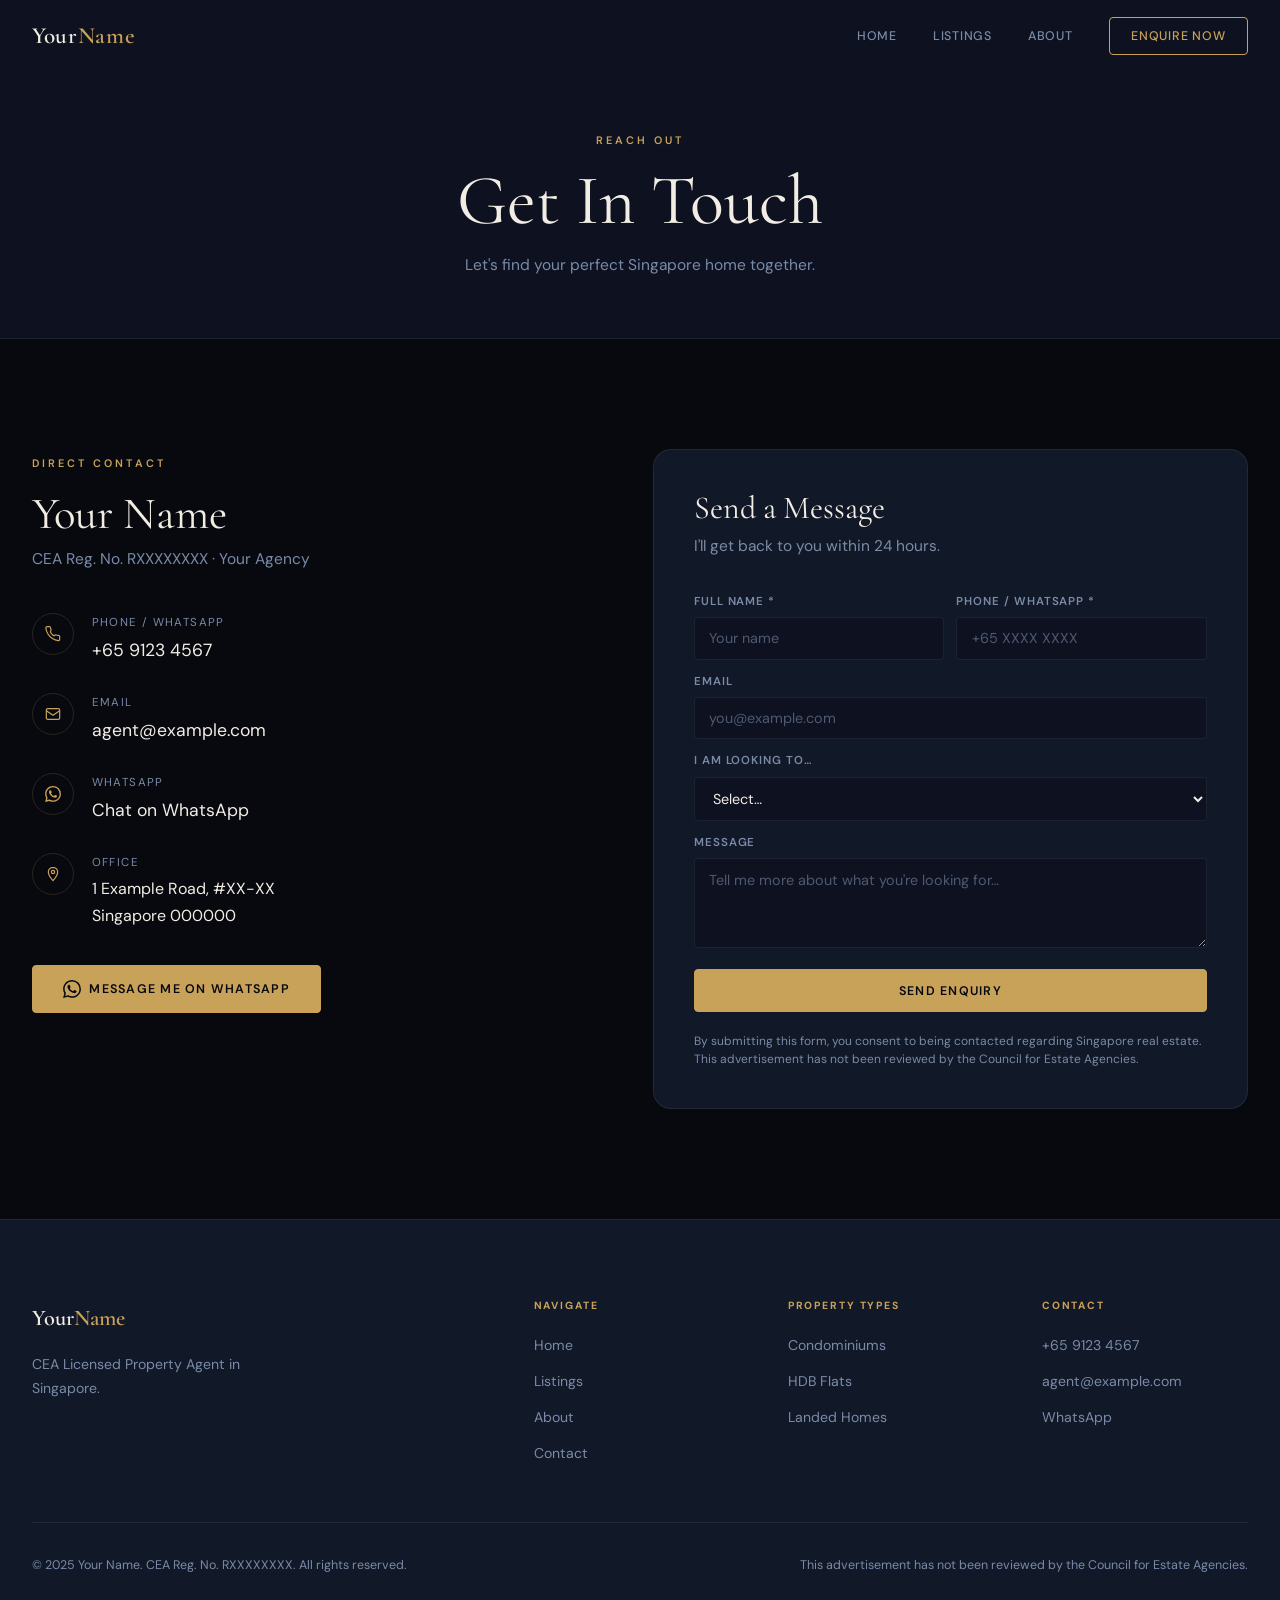
==== contact.html @ 2ea71eb6 "Initial commit Co-Authored-By: Claude Sonnet 4.6 <noreply@anthropic.com>" ====
<!DOCTYPE html>
<html lang="en">
<head>
  <meta charset="UTF-8">
  <meta name="viewport" content="width=device-width, initial-scale=1.0">
  <title>Contact — Your Name Property Agent</title>
  <meta name="description" content="Get in touch with Your Name — Singapore property agent. Schedule a viewing, consultation, or just ask a question.">
  <link rel="preconnect" href="https://fonts.googleapis.com">
  <link rel="preconnect" href="https://fonts.gstatic.com" crossorigin>
  <link href="https://fonts.googleapis.com/css2?family=Cormorant+Garamond:ital,wght@0,300;0,400;0,500;0,600;0,700;1,300;1,400&family=DM+Sans:opsz,wght@9..40,300;9..40,400;9..40,500;9..40,600&display=swap" rel="stylesheet">
  <link rel="stylesheet" href="assets/css/main.css">
</head>
<body data-page="contact">

  <!-- ═══════════════ NAV ═══════════════ -->
  <nav class="nav scrolled" id="mainNav">
    <div class="nav-inner">
      <a href="index.html" class="nav-logo">Your<em>Name</em></a>
      <div class="nav-links">
        <a href="index.html">Home</a>
        <a href="listings.html">Listings</a>
        <a href="index.html#about">About</a>
        <a href="contact.html" class="nav-cta">Enquire Now</a>
      </div>
      <div class="nav-hamburger" id="hamburger"><span></span><span></span><span></span></div>
    </div>
  </nav>
  <div class="nav-mobile" id="mobileNav">
    <a href="index.html">Home</a>
    <a href="listings.html">Listings</a>
    <a href="index.html#about">About</a>
    <a href="contact.html">Enquire Now</a>
  </div>

  <!-- ═══════════════ PAGE HEADER ═══════════════ -->
  <div class="page-header">
    <div class="container">
      <span class="eyebrow">Reach Out</span>
      <h1>Get In Touch</h1>
      <p style="max-width:420px;margin:0.5rem auto 0">Let's find your perfect Singapore home together.</p>
    </div>
  </div>

  <!-- ═══════════════ CONTACT SECTION ═══════════════ -->
  <section class="section">
    <div class="container">
      <div class="contact-grid">

        <!-- Contact Info -->
        <div class="reveal">
          <span class="eyebrow">Direct Contact</span>
          <h2 style="margin-bottom:0.5rem">Your Name</h2>
          <p style="margin-bottom:2.5rem">CEA Reg. No. RXXXXXXXX · Your Agency</p>

          <div class="contact-detail-row">
            <div class="contact-icon">
              <svg width="16" height="16" viewBox="0 0 24 24" fill="none" stroke="currentColor" stroke-width="1.8"><path d="M22 16.92v3a2 2 0 0 1-2.18 2 19.79 19.79 0 0 1-8.63-3.07A19.5 19.5 0 0 1 4.41 12a19.79 19.79 0 0 1-3.07-8.67A2 2 0 0 1 3.32 1h3a2 2 0 0 1 2 1.72c.127.96.361 1.903.7 2.81a2 2 0 0 1-.45 2.11L7.91 8.91a16 16 0 0 0 5.89 5.89l.77-.77a2 2 0 0 1 2.11-.45c.907.339 1.85.573 2.81.7A2 2 0 0 1 22 16.92z"/></svg>
            </div>
            <div>
              <p style="font-size:0.72rem;letter-spacing:0.12em;text-transform:uppercase;margin-bottom:0.25rem">Phone / WhatsApp</p>
              <a href="tel:+6591234567" data-agent-phone style="font-size:1.1rem;color:var(--text)">+65 9123 4567</a>
            </div>
          </div>

          <div class="contact-detail-row">
            <div class="contact-icon">
              <svg width="16" height="16" viewBox="0 0 24 24" fill="none" stroke="currentColor" stroke-width="1.8"><rect x="2" y="4" width="20" height="16" rx="2"/><path d="m2 7 10 7 10-7"/></svg>
            </div>
            <div>
              <p style="font-size:0.72rem;letter-spacing:0.12em;text-transform:uppercase;margin-bottom:0.25rem">Email</p>
              <a href="mailto:agent@example.com" data-agent-email style="font-size:1.1rem;color:var(--text)">agent@example.com</a>
            </div>
          </div>

          <div class="contact-detail-row">
            <div class="contact-icon">
              <svg width="16" height="16" viewBox="0 0 24 24" fill="currentColor"><path d="M17.472 14.382c-.297-.149-1.758-.867-2.03-.967-.273-.099-.471-.148-.67.15-.197.297-.767.966-.94 1.164-.173.199-.347.223-.644.075-.297-.15-1.255-.463-2.39-1.475-.883-.788-1.48-1.761-1.653-2.059-.173-.297-.018-.458.13-.606.134-.133.298-.347.446-.52.149-.174.198-.298.298-.497.099-.198.05-.371-.025-.52-.075-.149-.669-1.612-.916-2.207-.242-.579-.487-.5-.669-.51-.173-.008-.371-.01-.57-.01-.198 0-.52.074-.792.372-.272.297-1.04 1.016-1.04 2.479 0 1.462 1.065 2.875 1.213 3.074.149.198 2.096 3.2 5.077 4.487.709.306 1.262.489 1.694.625.712.227 1.36.195 1.871.118.571-.085 1.758-.719 2.006-1.413.248-.694.248-1.289.173-1.413-.074-.124-.272-.198-.57-.347m-5.421 7.403h-.004a9.87 9.87 0 0 1-5.031-1.378l-.361-.214-3.741.982.998-3.648-.235-.374a9.86 9.86 0 0 1-1.51-5.26c.001-5.45 4.436-9.884 9.888-9.884 2.64 0 5.122 1.03 6.988 2.898a9.825 9.825 0 0 1 2.893 6.994c-.003 5.45-4.437 9.884-9.885 9.884m8.413-18.297A11.815 11.815 0 0 0 12.05 0C5.495 0 .16 5.335.157 11.892c0 2.096.547 4.142 1.588 5.945L.057 24l6.305-1.654a11.882 11.882 0 0 0 5.683 1.448h.005c6.554 0 11.89-5.335 11.893-11.893a11.821 11.821 0 0 0-3.48-8.413z"/></svg>
            </div>
            <div>
              <p style="font-size:0.72rem;letter-spacing:0.12em;text-transform:uppercase;margin-bottom:0.25rem">WhatsApp</p>
              <a href="https://wa.me/6591234567" target="_blank" data-agent-wa style="font-size:1.1rem;color:var(--text)">Chat on WhatsApp</a>
            </div>
          </div>

          <div class="contact-detail-row">
            <div class="contact-icon">
              <svg width="16" height="16" viewBox="0 0 24 24" fill="none" stroke="currentColor" stroke-width="1.8"><path d="M12 2C8.13 2 5 5.13 5 9c0 5.25 7 13 7 13s7-7.75 7-13c0-3.87-3.13-7-7-7z"/><circle cx="12" cy="9" r="2.5"/></svg>
            </div>
            <div>
              <p style="font-size:0.72rem;letter-spacing:0.12em;text-transform:uppercase;margin-bottom:0.25rem">Office</p>
              <p style="color:var(--text);font-size:1rem">1 Example Road, #XX-XX<br>Singapore 000000</p>
            </div>
          </div>

          <!-- Quick WhatsApp CTA -->
          <a href="https://wa.me/6591234567?text=Hi%2C%20I%27d%20like%20to%20enquire%20about%20a%20property."
             target="_blank" data-agent-wa
             class="btn btn-primary" style="margin-top:0.5rem">
            <svg width="18" height="18" viewBox="0 0 24 24" fill="currentColor"><path d="M17.472 14.382c-.297-.149-1.758-.867-2.03-.967-.273-.099-.471-.148-.67.15-.197.297-.767.966-.94 1.164-.173.199-.347.223-.644.075-.297-.15-1.255-.463-2.39-1.475-.883-.788-1.48-1.761-1.653-2.059-.173-.297-.018-.458.13-.606.134-.133.298-.347.446-.52.149-.174.198-.298.298-.497.099-.198.05-.371-.025-.52-.075-.149-.669-1.612-.916-2.207-.242-.579-.487-.5-.669-.51-.173-.008-.371-.01-.57-.01-.198 0-.52.074-.792.372-.272.297-1.04 1.016-1.04 2.479 0 1.462 1.065 2.875 1.213 3.074.149.198 2.096 3.2 5.077 4.487.709.306 1.262.489 1.694.625.712.227 1.36.195 1.871.118.571-.085 1.758-.719 2.006-1.413.248-.694.248-1.289.173-1.413-.074-.124-.272-.198-.57-.347m-5.421 7.403h-.004a9.87 9.87 0 0 1-5.031-1.378l-.361-.214-3.741.982.998-3.648-.235-.374a9.86 9.86 0 0 1-1.51-5.26c.001-5.45 4.436-9.884 9.888-9.884 2.64 0 5.122 1.03 6.988 2.898a9.825 9.825 0 0 1 2.893 6.994c-.003 5.45-4.437 9.884-9.885 9.884m8.413-18.297A11.815 11.815 0 0 0 12.05 0C5.495 0 .16 5.335.157 11.892c0 2.096.547 4.142 1.588 5.945L.057 24l6.305-1.654a11.882 11.882 0 0 0 5.683 1.448h.005c6.554 0 11.89-5.335 11.893-11.893a11.821 11.821 0 0 0-3.48-8.413z"/></svg>
            Message Me on WhatsApp
          </a>
        </div>

        <!-- Contact Form -->
        <div class="contact-form-wrap reveal reveal-delay-2">
          <h3 style="margin-bottom:0.5rem">Send a Message</h3>
          <p style="margin-bottom:2rem">I'll get back to you within 24 hours.</p>

          <form id="contactForm">
            <div class="form-row">
              <div class="form-group">
                <label class="form-label">Full Name *</label>
                <input type="text" name="name" class="form-input" placeholder="Your name" required>
              </div>
              <div class="form-group">
                <label class="form-label">Phone / WhatsApp *</label>
                <input type="tel" name="phone" class="form-input" placeholder="+65 XXXX XXXX" required>
              </div>
            </div>
            <div class="form-group">
              <label class="form-label">Email</label>
              <input type="email" name="email" class="form-input" placeholder="you@example.com">
            </div>
            <div class="form-group">
              <label class="form-label">I am looking to…</label>
              <select name="intent" class="form-input">
                <option value="">Select…</option>
                <option>Buy a property</option>
                <option>Sell my property</option>
                <option>Rent a property</option>
                <option>List my property for rent</option>
                <option>General enquiry</option>
              </select>
            </div>
            <div class="form-group">
              <label class="form-label">Message</label>
              <textarea name="message" class="form-input" placeholder="Tell me more about what you're looking for…"></textarea>
            </div>
            <button type="submit" class="btn btn-primary" style="width:100%;justify-content:center">
              Send Enquiry
            </button>
          </form>

          <p style="font-size:0.75rem;color:var(--text-muted);margin-top:1.25rem;line-height:1.5">
            By submitting this form, you consent to being contacted regarding Singapore real estate. 
            This advertisement has not been reviewed by the Council for Estate Agencies.
          </p>
        </div>

      </div>
    </div>
  </section>

  <!-- ═══════════════ FOOTER ═══════════════ -->
  <footer class="footer">
    <div class="container">
      <div class="footer-grid">
        <div class="footer-brand">
          <div class="footer-logo">Your<em>Name</em></div>
          <p>CEA Licensed Property Agent in Singapore.</p>
        </div>
        <div class="footer-col">
          <h5>Navigate</h5>
          <ul class="footer-links">
            <li><a href="index.html">Home</a></li>
            <li><a href="listings.html">Listings</a></li>
            <li><a href="index.html#about">About</a></li>
            <li><a href="contact.html">Contact</a></li>
          </ul>
        </div>
        <div class="footer-col">
          <h5>Property Types</h5>
          <ul class="footer-links">
            <li><a href="listings.html?type=condo">Condominiums</a></li>
            <li><a href="listings.html?type=hdb">HDB Flats</a></li>
            <li><a href="listings.html?type=landed">Landed Homes</a></li>
          </ul>
        </div>
        <div class="footer-col">
          <h5>Contact</h5>
          <ul class="footer-links">
            <li><a href="tel:+6591234567">+65 9123 4567</a></li>
            <li><a href="mailto:agent@example.com">agent@example.com</a></li>
            <li><a href="https://wa.me/6591234567" target="_blank">WhatsApp</a></li>
          </ul>
        </div>
      </div>
      <div class="footer-bottom">
        <p>© 2025 Your Name. CEA Reg. No. RXXXXXXXX. All rights reserved.</p>
        <p>This advertisement has not been reviewed by the Council for Estate Agencies.</p>
      </div>
    </div>
  </footer>

  <script src="assets/js/app.js"></script>
</body>
</html>
---- assets/css/main.css ----
@import url('https://fonts.googleapis.com/css2?family=Cormorant+Garamond:ital,wght@0,300;0,400;0,500;0,600;0,700;1,300;1,400;1,600&family=DM+Sans:ital,opsz,wght@0,9..40,300;0,9..40,400;0,9..40,500;0,9..40,600;1,9..40,300&display=swap');

/* =========================================
   CSS CUSTOM PROPERTIES
   ========================================= */
:root {
  --bg:          #07090f;
  --bg-2:        #0d1120;
  --bg-card:     #111827;
  --bg-card-2:   #161f30;
  --gold:        #c9a259;
  --gold-light:  #e2c07e;
  --gold-dark:   #9e7c3a;
  --gold-glow:   rgba(201,162,89,0.15);
  --text:        #f2ede4;
  --text-muted:  #7a8ba8;
  --border:      rgba(201,162,89,0.18);
  --border-dim:  rgba(255,255,255,0.07);
  --nav-h:       72px;
  --max-w:       1300px;
  --ease:        cubic-bezier(0.4,0,0.2,1);
  --r-sm:        4px;
  --r-md:        10px;
  --r-lg:        18px;
}

/* =========================================
   RESET & BASE
   ========================================= */
*, *::before, *::after { box-sizing: border-box; margin: 0; padding: 0; }
html { scroll-behavior: smooth; font-size: 16px; }
body {
  background: var(--bg);
  color: var(--text);
  font-family: 'DM Sans', system-ui, sans-serif;
  line-height: 1.65;
  -webkit-font-smoothing: antialiased;
  overflow-x: hidden;
}
img { max-width: 100%; display: block; }
a { color: inherit; text-decoration: none; }
button { cursor: pointer; border: none; background: none; font-family: inherit; color: inherit; }
input, textarea, select { font-family: inherit; }

/* =========================================
   UTILITY
   ========================================= */
.container { max-width: var(--max-w); margin: 0 auto; padding: 0 2rem; }
.section    { padding: 110px 0; }
.section-sm { padding: 64px 0; }

.eyebrow {
  display: inline-block;
  font-size: 0.68rem;
  font-weight: 600;
  letter-spacing: 0.28em;
  text-transform: uppercase;
  color: var(--gold);
  margin-bottom: 1rem;
}
.divider-line {
  width: 48px; height: 1px;
  background: linear-gradient(90deg, var(--gold), transparent);
  margin: 1.25rem 0;
}
.divider-line.centered { margin: 1.25rem auto; }

h1,h2,h3,h4,h5 { font-family: 'Cormorant Garamond', Georgia, serif; line-height: 1.12; }
h1 { font-size: clamp(2.6rem, 5.5vw, 5rem); font-weight: 400; }
h2 { font-size: clamp(2rem, 3.5vw, 3.2rem); font-weight: 400; }
h3 { font-size: clamp(1.5rem, 2.5vw, 2rem); font-weight: 400; }
h4 { font-size: 1.25rem; font-weight: 500; }
p  { font-size: 0.97rem; color: var(--text-muted); }

.text-gold   { color: var(--gold); }
.text-muted  { color: var(--text-muted); }
.text-center { text-align: center; }

/* =========================================
   BUTTONS
   ========================================= */
.btn {
  display: inline-flex; align-items: center; gap: 0.5rem;
  padding: 0.8rem 1.9rem;
  font-family: 'DM Sans', sans-serif;
  font-size: 0.78rem;
  font-weight: 600;
  letter-spacing: 0.1em;
  text-transform: uppercase;
  border-radius: var(--r-sm);
  transition: all 0.3s var(--ease);
  cursor: pointer;
  white-space: nowrap;
}
.btn-primary {
  background: var(--gold);
  color: var(--bg);
  border: 1px solid var(--gold);
}
.btn-primary:hover {
  background: var(--gold-light);
  border-color: var(--gold-light);
  box-shadow: 0 0 24px rgba(201,162,89,0.3);
  transform: translateY(-1px);
}
.btn-outline {
  background: transparent;
  color: var(--text);
  border: 1px solid var(--border-dim);
}
.btn-outline:hover {
  border-color: rgba(255,255,255,0.4);
  transform: translateY(-1px);
}
.btn-ghost {
  background: transparent;
  color: var(--gold);
  border: 1px solid var(--border);
  padding: 0.6rem 1.4rem;
  font-size: 0.72rem;
}
.btn-ghost:hover {
  background: var(--gold-glow);
}

/* =========================================
   NAVIGATION
   ========================================= */
.nav {
  position: fixed; top: 0; left: 0; right: 0;
  height: var(--nav-h);
  z-index: 200;
  transition: all 0.4s var(--ease);
  display: flex; align-items: center;
}
.nav.scrolled {
  background: rgba(7,9,15,0.88);
  backdrop-filter: blur(24px);
  -webkit-backdrop-filter: blur(24px);
  border-bottom: 1px solid var(--border);
}
.nav-inner {
  max-width: var(--max-w); margin: 0 auto; padding: 0 2rem;
  width: 100%;
  display: flex; align-items: center; justify-content: space-between;
  gap: 2rem;
}
.nav-logo {
  font-family: 'Cormorant Garamond', serif;
  font-size: 1.45rem;
  font-weight: 600;
  letter-spacing: 0.03em;
  white-space: nowrap;
  flex-shrink: 0;
}
.nav-logo em { color: var(--gold); font-style: normal; }
.nav-links { display: flex; align-items: center; gap: 2.25rem; }
.nav-links a {
  font-size: 0.78rem;
  font-weight: 500;
  letter-spacing: 0.06em;
  text-transform: uppercase;
  color: var(--text-muted);
  transition: color 0.25s;
  position: relative;
}
.nav-links a::after {
  content: '';
  position: absolute; bottom: -3px; left: 0; right: 0;
  height: 1px;
  background: var(--gold);
  transform: scaleX(0);
  transition: transform 0.25s;
}
.nav-links a:hover, .nav-links a.active { color: var(--text); }
.nav-links a:hover::after, .nav-links a.active::after { transform: scaleX(1); }
.nav-cta {
  padding: 0.5rem 1.35rem;
  border: 1px solid var(--gold) !important;
  color: var(--gold) !important;
  border-radius: var(--r-sm);
}
.nav-cta:hover {
  background: var(--gold) !important;
  color: var(--bg) !important;
}
.nav-cta::after { display: none !important; }
.nav-hamburger { display: none; flex-direction: column; gap: 5px; }
.nav-hamburger span { width: 22px; height: 1.5px; background: var(--text); display: block; transition: all 0.3s; }
.nav-mobile {
  display: none;
  position: fixed; top: var(--nav-h); left: 0; right: 0;
  background: rgba(7,9,15,0.97);
  backdrop-filter: blur(24px);
  border-bottom: 1px solid var(--border);
  padding: 2rem;
  z-index: 199;
  flex-direction: column;
  gap: 1.25rem;
}
.nav-mobile.open { display: flex; }
.nav-mobile a { font-size: 1rem; color: var(--text-muted); }

/* =========================================
   HERO
   ========================================= */
.hero {
  position: relative;
  min-height: 100vh;
  display: flex;
  align-items: flex-end;
  overflow: hidden;
}
.hero-skyline {
  position: absolute; inset: 0;
  z-index: 0;
}
.hero-skyline img, .hero-skyline svg {
  width: 100%; height: 100%;
  object-fit: cover;
  object-position: center bottom;
}
.hero-overlay {
  position: absolute; inset: 0; z-index: 1;
  background:
    linear-gradient(to top, var(--bg) 0%, rgba(7,9,15,0.75) 35%, rgba(7,9,15,0.2) 65%, rgba(7,9,15,0.5) 100%);
}
.hero-agent {
  position: absolute;
  right: 5%; bottom: 0;
  height: 88%;
  z-index: 2;
  mask-image:
    linear-gradient(to left, black 55%, transparent 95%),
    linear-gradient(to top, black 85%, transparent 100%);
  -webkit-mask-image:
    linear-gradient(to left, black 55%, transparent 95%),
    linear-gradient(to top, black 85%, transparent 100%);
  mask-composite: intersect;
  -webkit-mask-composite: source-in;
  pointer-events: none;
}
.hero-agent img { height: 100%; width: auto; object-fit: cover; }
.hero-content {
  position: relative; z-index: 3;
  padding: 0 2rem 90px;
  max-width: var(--max-w); margin: 0 auto; width: 100%;
}
.hero-content h1 {
  max-width: 640px;
  margin-bottom: 1.5rem;
  font-weight: 300;
}
.hero-content h1 strong { font-weight: 600; }
.hero-content > p { max-width: 420px; font-size: 1.05rem; margin-bottom: 2.5rem; line-height: 1.7; }
.hero-actions { display: flex; gap: 1rem; flex-wrap: wrap; }

/* =========================================
   STATS BAR
   ========================================= */
.stats-bar {
  background: var(--bg-card);
  border-top: 1px solid var(--border);
  border-bottom: 1px solid var(--border);
}
.stats-inner {
  display: grid;
  grid-template-columns: repeat(4, 1fr);
  max-width: var(--max-w); margin: 0 auto; padding: 0 2rem;
}
.stat-item {
  padding: 2rem 1rem;
  text-align: center;
  border-right: 1px solid var(--border);
}
.stat-item:last-child { border-right: none; }
.stat-number {
  font-family: 'Cormorant Garamond', serif;
  font-size: 2.6rem;
  font-weight: 500;
  color: var(--gold);
  line-height: 1;
  display: block;
}
.stat-label {
  display: block;
  font-size: 0.68rem;
  letter-spacing: 0.15em;
  text-transform: uppercase;
  color: var(--text-muted);
  margin-top: 0.5rem;
}

/* =========================================
   SECTION HEADERS
   ========================================= */
.section-head { margin-bottom: 3.5rem; }
.section-head h2 { margin-bottom: 0.5rem; }
.section-head > p { max-width: 520px; margin-top: 0.75rem; }
.section-head.centered { text-align: center; }
.section-head.centered > p { margin: 0.75rem auto 0; }

/* =========================================
   LISTING CARDS
   ========================================= */
.listings-grid {
  display: grid;
  grid-template-columns: repeat(auto-fill, minmax(355px, 1fr));
  gap: 1.75rem;
}
.listing-card {
  display: block;
  background: var(--bg-card);
  border: 1px solid var(--border-dim);
  border-radius: var(--r-md);
  overflow: hidden;
  transition: all 0.35s var(--ease);
  position: relative;
}
.listing-card:hover {
  border-color: var(--border);
  transform: translateY(-5px);
  box-shadow: 0 12px 50px rgba(0,0,0,0.45), 0 0 0 1px var(--border);
}
.listing-card-img {
  position: relative;
  height: 235px;
  overflow: hidden;
  background: var(--bg-2);
}
.listing-card-img img {
  width: 100%; height: 100%;
  object-fit: cover;
  transition: transform 0.55s var(--ease);
}
.listing-card:hover .listing-card-img img { transform: scale(1.07); }
.card-img-placeholder {
  width: 100%; height: 100%;
  background: linear-gradient(135deg, var(--bg-2) 0%, var(--bg-card-2) 100%);
  display: flex; align-items: center; justify-content: center;
}
.card-img-placeholder svg { opacity: 0.15; }

.badge {
  position: absolute; top: 0.9rem; left: 0.9rem;
  padding: 0.28rem 0.72rem;
  font-size: 0.65rem; font-weight: 700;
  letter-spacing: 0.1em; text-transform: uppercase;
  border-radius: 2px; pointer-events: none;
}
.badge-sale   { background: var(--gold); color: var(--bg); }
.badge-rent   { background: #4aaeff; color: #fff; }
.badge-sold   { background: rgba(255,255,255,0.1); color: var(--text-muted); border: 1px solid var(--border-dim); }
.badge-featured {
  position: absolute; top: 0.9rem; right: 0.9rem;
  padding: 0.28rem 0.72rem;
  font-size: 0.65rem; font-weight: 600; letter-spacing: 0.1em; text-transform: uppercase;
  background: rgba(201,162,89,0.15);
  border: 1px solid var(--border);
  color: var(--gold); border-radius: 2px;
}
.listing-card-body { padding: 1.4rem 1.5rem; }
.card-price {
  font-family: 'Cormorant Garamond', serif;
  font-size: 1.7rem; font-weight: 600;
  color: var(--text); line-height: 1;
  margin-bottom: 0.3rem;
}
.card-psf { font-size: 0.78rem; color: var(--text-muted); margin-bottom: 0.85rem; }
.card-title {
  font-family: 'Cormorant Garamond', serif;
  font-size: 1.15rem; font-weight: 500;
  color: var(--text); margin-bottom: 0.25rem;
}
.card-address { font-size: 0.82rem; color: var(--text-muted); margin-bottom: 1.1rem; }
.card-specs {
  display: flex; gap: 1.25rem; flex-wrap: wrap;
  padding-top: 1rem;
  border-top: 1px solid var(--border-dim);
}
.spec { display: flex; align-items: center; gap: 0.38rem; font-size: 0.8rem; color: var(--text-muted); }
.spec svg { flex-shrink: 0; opacity: 0.55; }

/* =========================================
   PHOTO GALLERY (Listing Detail)
   ========================================= */
.photo-gallery {
  display: grid;
  grid-template-columns: 3fr 2fr;
  grid-template-rows: 1fr 1fr;
  gap: 4px;
  height: 520px;
  border-radius: var(--r-md);
  overflow: hidden;
}
.gallery-main { grid-row: 1 / 3; }
.gallery-item {
  overflow: hidden;
  background: var(--bg-2);
  cursor: pointer;
  position: relative;
}
.gallery-item img {
  width: 100%; height: 100%;
  object-fit: cover;
  transition: transform 0.5s var(--ease);
}
.gallery-item:hover img { transform: scale(1.06); }
.gallery-item .placeholder {
  width: 100%; height: 100%;
  background: linear-gradient(135deg, var(--bg-2), var(--bg-card-2));
  display: flex; align-items: center; justify-content: center;
}
.gallery-more-overlay {
  position: absolute; inset: 0;
  background: rgba(7,9,15,0.65);
  display: flex; align-items: center; justify-content: center;
  font-family: 'Cormorant Garamond', serif;
  font-size: 1.6rem; font-weight: 500;
  color: var(--text);
  pointer-events: none;
}
.gallery-all-btn {
  display: none;
  align-items: center; gap: 0.5rem;
  margin-top: 0.75rem;
}

/* =========================================
   LISTING DETAIL LAYOUT
   ========================================= */
.listing-layout {
  display: grid;
  grid-template-columns: 1fr 360px;
  gap: 3rem;
  align-items: start;
  margin-top: 3rem;
}
.detail-block {
  padding-bottom: 2.75rem;
  margin-bottom: 2.75rem;
  border-bottom: 1px solid var(--border-dim);
}
.detail-block:last-child { border-bottom: none; margin-bottom: 0; padding-bottom: 0; }
.detail-block h3 { margin-bottom: 1.25rem; }

.specs-grid {
  display: grid;
  grid-template-columns: repeat(auto-fill, minmax(165px, 1fr));
  gap: 0.9rem;
}
.spec-block {
  background: var(--bg-2);
  border: 1px solid var(--border-dim);
  border-radius: var(--r-sm);
  padding: 1.1rem 1.2rem;
}
.spec-block-label {
  font-size: 0.65rem;
  font-weight: 600;
  letter-spacing: 0.14em;
  text-transform: uppercase;
  color: var(--text-muted);
  margin-bottom: 0.45rem;
}
.spec-block-value {
  font-family: 'Cormorant Garamond', serif;
  font-size: 1.3rem;
  font-weight: 500;
  color: var(--text);
}
.highlights-list { list-style: none; display: flex; flex-direction: column; gap: 0.6rem; margin-top: 0.5rem; }
.highlights-list li {
  display: flex; align-items: flex-start; gap: 0.75rem;
  font-size: 0.92rem; color: var(--text-muted);
}
.highlights-list li::before {
  content: '';
  width: 16px; height: 1px;
  background: var(--gold);
  flex-shrink: 0;
  margin-top: 0.65rem;
}
.pills { display: flex; flex-wrap: wrap; gap: 0.5rem; margin-top: 0.75rem; }
.pill {
  padding: 0.38rem 0.85rem;
  border: 1px solid var(--border-dim);
  border-radius: 100px;
  font-size: 0.78rem;
  color: var(--text-muted);
}

/* Sidebar Enquiry Card */
.sidebar { position: sticky; top: calc(var(--nav-h) + 1.5rem); }
.enquiry-card {
  background: var(--bg-card);
  border: 1px solid var(--border);
  border-radius: var(--r-md);
  padding: 1.75rem;
  margin-bottom: 1.25rem;
}
.agent-row {
  display: flex; align-items: center; gap: 1rem;
  padding-bottom: 1.5rem;
  margin-bottom: 1.5rem;
  border-bottom: 1px solid var(--border-dim);
}
.agent-avatar {
  width: 54px; height: 54px; border-radius: 50%;
  object-fit: cover; object-position: top;
  border: 2px solid var(--gold);
  background: var(--bg-2); flex-shrink: 0;
}
.agent-name { font-family: 'Cormorant Garamond', serif; font-size: 1.1rem; font-weight: 500; }
.agent-license { font-size: 0.75rem; color: var(--text-muted); }
.form-group { margin-bottom: 0.75rem; }
.form-label { display: block; font-size: 0.72rem; font-weight: 600; letter-spacing: 0.08em; text-transform: uppercase; color: var(--text-muted); margin-bottom: 0.4rem; }
.form-input {
  width: 100%;
  background: var(--bg-2);
  border: 1px solid var(--border-dim);
  border-radius: var(--r-sm);
  padding: 0.7rem 0.9rem;
  color: var(--text);
  font-size: 0.9rem;
  transition: border-color 0.25s;
  outline: none;
}
.form-input:focus { border-color: var(--gold); }
.form-input::placeholder { color: var(--text-muted); opacity: 0.6; }
textarea.form-input { min-height: 90px; resize: vertical; }

.info-card {
  background: var(--bg-card);
  border: 1px solid var(--border-dim);
  border-radius: var(--r-md);
  padding: 1.5rem;
}
.info-row {
  display: flex; align-items: center; gap: 0.75rem;
  padding: 0.6rem 0;
  border-bottom: 1px solid var(--border-dim);
  font-size: 0.86rem;
}
.info-row:last-child { border-bottom: none; }
.info-row-label { color: var(--text-muted); flex: 1; }
.info-row-value { font-weight: 500; text-align: right; }

/* =========================================
   VIDEO EMBED
   ========================================= */
.video-wrap {
  position: relative; padding-bottom: 56.25%; height: 0; overflow: hidden;
  border-radius: var(--r-md);
  background: var(--bg-2);
  border: 1px solid var(--border-dim);
}
.video-wrap iframe {
  position: absolute; top: 0; left: 0; width: 100%; height: 100%;
  border: none; border-radius: var(--r-md);
}

/* =========================================
   ABOUT SECTION
   ========================================= */
.about-grid {
  display: grid;
  grid-template-columns: 5fr 7fr;
  gap: 5rem;
  align-items: center;
}
.about-img-wrap {
  position: relative;
}
.about-img-frame {
  position: absolute;
  top: -1.5rem; left: -1.5rem; right: 1.5rem; bottom: 1.5rem;
  border: 1px solid var(--border);
  border-radius: var(--r-md);
  pointer-events: none;
}
.about-img {
  position: relative; z-index: 1;
  width: 100%;
  aspect-ratio: 3/4;
  object-fit: cover;
  object-position: top;
  border-radius: var(--r-md);
  background: var(--bg-2);
}
.credentials { margin-top: 2rem; display: flex; flex-direction: column; gap: 0.65rem; }
.cred {
  display: flex; align-items: center; gap: 0.75rem;
  font-size: 0.88rem; color: var(--text-muted);
}
.cred::before {
  content: '';
  width: 18px; height: 1px;
  background: var(--gold); flex-shrink: 0;
}

/* =========================================
   PAGE HEADER (inner pages)
   ========================================= */
.page-header {
  padding: calc(var(--nav-h) + 60px) 0 60px;
  background: var(--bg-2);
  border-bottom: 1px solid var(--border-dim);
  text-align: center;
}
.page-header .eyebrow { display: block; margin-bottom: 0.75rem; }
.page-header h1 { margin-bottom: 0.75rem; }

/* =========================================
   FILTER BAR
   ========================================= */
.filter-bar {
  display: flex; flex-wrap: wrap; gap: 0.4rem;
  margin-bottom: 2.5rem;
}
.filter-btn {
  padding: 0.45rem 1.15rem;
  border: 1px solid var(--border-dim);
  border-radius: 100px;
  font-size: 0.75rem; font-weight: 500;
  color: var(--text-muted);
  background: transparent;
  transition: all 0.25s;
  cursor: pointer;
}
.filter-btn:hover, .filter-btn.active {
  border-color: var(--gold);
  color: var(--gold);
  background: var(--gold-glow);
}

/* =========================================
   CONTACT PAGE
   ========================================= */
.contact-grid {
  display: grid;
  grid-template-columns: 1fr 1.1fr;
  gap: 5rem;
  align-items: start;
}
.contact-detail-row {
  display: flex; gap: 1.1rem; align-items: flex-start;
  margin-bottom: 1.75rem;
}
.contact-icon {
  width: 42px; height: 42px; flex-shrink: 0;
  border: 1px solid var(--border);
  border-radius: 50%;
  display: flex; align-items: center; justify-content: center;
  color: var(--gold);
}
.contact-form-wrap {
  background: var(--bg-card);
  border: 1px solid var(--border-dim);
  border-radius: var(--r-lg);
  padding: 2.5rem;
}
.form-row { display: grid; grid-template-columns: 1fr 1fr; gap: 0.75rem; }

/* =========================================
   FOOTER
   ========================================= */
.footer {
  background: var(--bg-card);
  border-top: 1px solid var(--border-dim);
  padding: 5rem 0 2.5rem;
}
.footer-grid {
  display: grid;
  grid-template-columns: 2.2fr 1fr 1fr 1fr;
  gap: 3rem;
  margin-bottom: 3.5rem;
}
.footer-logo {
  font-family: 'Cormorant Garamond', serif;
  font-size: 1.4rem; font-weight: 600;
  margin-bottom: 1rem;
}
.footer-logo em { color: var(--gold); font-style: normal; }
.footer-brand p { font-size: 0.88rem; max-width: 270px; }
.footer-col h5 {
  font-family: 'DM Sans', sans-serif;
  font-size: 0.65rem; font-weight: 700;
  letter-spacing: 0.18em; text-transform: uppercase;
  color: var(--gold);
  margin-bottom: 1.25rem;
}
.footer-links { list-style: none; display: flex; flex-direction: column; gap: 0.6rem; }
.footer-links a { font-size: 0.88rem; color: var(--text-muted); transition: color 0.22s; }
.footer-links a:hover { color: var(--text); }
.footer-bottom {
  border-top: 1px solid var(--border-dim);
  padding-top: 2rem;
  display: flex; justify-content: space-between; flex-wrap: wrap; gap: 0.75rem;
}
.footer-bottom p { font-size: 0.78rem; color: var(--text-muted); }

/* =========================================
   LIGHTBOX
   ========================================= */
.lightbox {
  position: fixed; inset: 0;
  background: rgba(3,5,10,0.97);
  z-index: 999;
  display: flex; align-items: center; justify-content: center;
  opacity: 0; pointer-events: none;
  transition: opacity 0.3s;
}
.lightbox.open { opacity: 1; pointer-events: all; }
.lightbox-img { max-width: 90vw; max-height: 88vh; object-fit: contain; border-radius: var(--r-sm); }
.lb-close {
  position: absolute; top: 1.5rem; right: 1.5rem;
  width: 42px; height: 42px;
  border: 1px solid rgba(255,255,255,0.2);
  border-radius: 50%;
  display: flex; align-items: center; justify-content: center;
  cursor: pointer; color: #fff; font-size: 1.2rem;
  transition: all 0.25s;
}
.lb-close:hover { border-color: #fff; background: rgba(255,255,255,0.1); }
.lb-nav {
  position: absolute; top: 50%; transform: translateY(-50%);
  width: 46px; height: 46px;
  border: 1px solid rgba(255,255,255,0.2);
  border-radius: 50%;
  display: flex; align-items: center; justify-content: center;
  cursor: pointer; color: #fff;
  transition: all 0.25s;
}
.lb-nav:hover { border-color: #fff; background: rgba(255,255,255,0.1); }
.lb-prev { left: 1.5rem; }
.lb-next { right: 1.5rem; }
.lb-counter {
  position: absolute; bottom: 1.5rem; left: 50%; transform: translateX(-50%);
  font-size: 0.78rem; color: rgba(255,255,255,0.5); letter-spacing: 0.1em;
}

/* =========================================
   SCROLL ANIMATIONS
   ========================================= */
.reveal {
  opacity: 0;
  transform: translateY(28px);
  transition: opacity 0.7s var(--ease), transform 0.7s var(--ease);
}
.reveal.in-view { opacity: 1; transform: translateY(0); }
.reveal-delay-1 { transition-delay: 0.1s; }
.reveal-delay-2 { transition-delay: 0.2s; }
.reveal-delay-3 { transition-delay: 0.3s; }

/* =========================================
   SKELETON LOADING
   ========================================= */
@keyframes shimmer {
  from { background-position: -400px 0; }
  to   { background-position:  400px 0; }
}
.skeleton-pulse {
  background: linear-gradient(90deg, var(--bg-card) 25%, var(--bg-card-2) 50%, var(--bg-card) 75%);
  background-size: 400px 100%;
  animation: shimmer 1.4s ease-in-out infinite;
}
.skel-card {
  background: var(--bg-card);
  border: 1px solid var(--border-dim);
  border-radius: var(--r-md);
  overflow: hidden;
}
.skel-img  { height: 235px; }
.skel-body { padding: 1.4rem 1.5rem; }
.skel-line {
  height: 0.9rem; border-radius: 3px; margin-bottom: 0.7rem;
}
.skel-line.w-full { width: 100%; }
.skel-line.w-70 { width: 70%; }
.skel-line.w-40 { width: 40%; }
.skel-line.h-lg { height: 1.5rem; margin-bottom: 0.5rem; }

/* =========================================
   EMPTY / ERROR STATES
   ========================================= */
.empty-state {
  text-align: center;
  padding: 5rem 2rem;
  grid-column: 1 / -1;
}
.empty-state svg { margin: 0 auto 1.5rem; opacity: 0.2; }
.empty-state h3 { font-family: 'Cormorant Garamond', serif; margin-bottom: 0.5rem; }
.notice-bar {
  background: rgba(201,162,89,0.08);
  border: 1px solid var(--border);
  border-radius: var(--r-sm);
  padding: 1rem 1.5rem;
  font-size: 0.88rem;
  color: var(--text-muted);
  margin-bottom: 2rem;
  display: flex; align-items: flex-start; gap: 0.75rem;
}
.notice-bar svg { flex-shrink: 0; color: var(--gold); margin-top: 1px; }

/* =========================================
   RESPONSIVE
   ========================================= */
@media (max-width: 1100px) {
  .listing-layout      { grid-template-columns: 1fr; }
  .sidebar             { position: static; }
  .about-grid          { grid-template-columns: 1fr; gap: 3rem; }
  .about-img-wrap      { max-width: 360px; margin: 0 auto; }
  .footer-grid         { grid-template-columns: 1fr 1fr; gap: 2rem; }
  .contact-grid        { grid-template-columns: 1fr; gap: 3rem; }
}
@media (max-width: 900px) {
  .photo-gallery {
    grid-template-columns: 1fr 1fr;
    grid-template-rows: auto;
    height: auto;
  }
  .gallery-main { grid-column: 1 / 3; height: 280px; grid-row: auto; }
  .gallery-item:not(.gallery-main) { height: 160px; }
}
@media (max-width: 768px) {
  .nav-links   { display: none; }
  .nav-hamburger { display: flex; }
  .hero-agent  { display: none; }
  .stats-inner { grid-template-columns: 1fr 1fr; }
  .stat-item   { border-right: none; border-bottom: 1px solid var(--border); }
  .stat-item:nth-child(odd) { border-right: 1px solid var(--border); }
  .stat-item:last-child, .stat-item:nth-last-child(2):nth-child(odd) { border-bottom: none; }
  .listings-grid { grid-template-columns: 1fr; }
  .footer-grid   { grid-template-columns: 1fr; }
  .form-row      { grid-template-columns: 1fr; }
}
@media (max-width: 480px) {
  .hero-content h1 { font-size: 2.2rem; }
  .section { padding: 72px 0; }
  .photo-gallery { display: block; }
  .gallery-main  { height: 240px; margin-bottom: 4px; }
  .gallery-item:not(.gallery-main) { height: 0; display: none; }
  .gallery-all-btn { display: flex; }
}
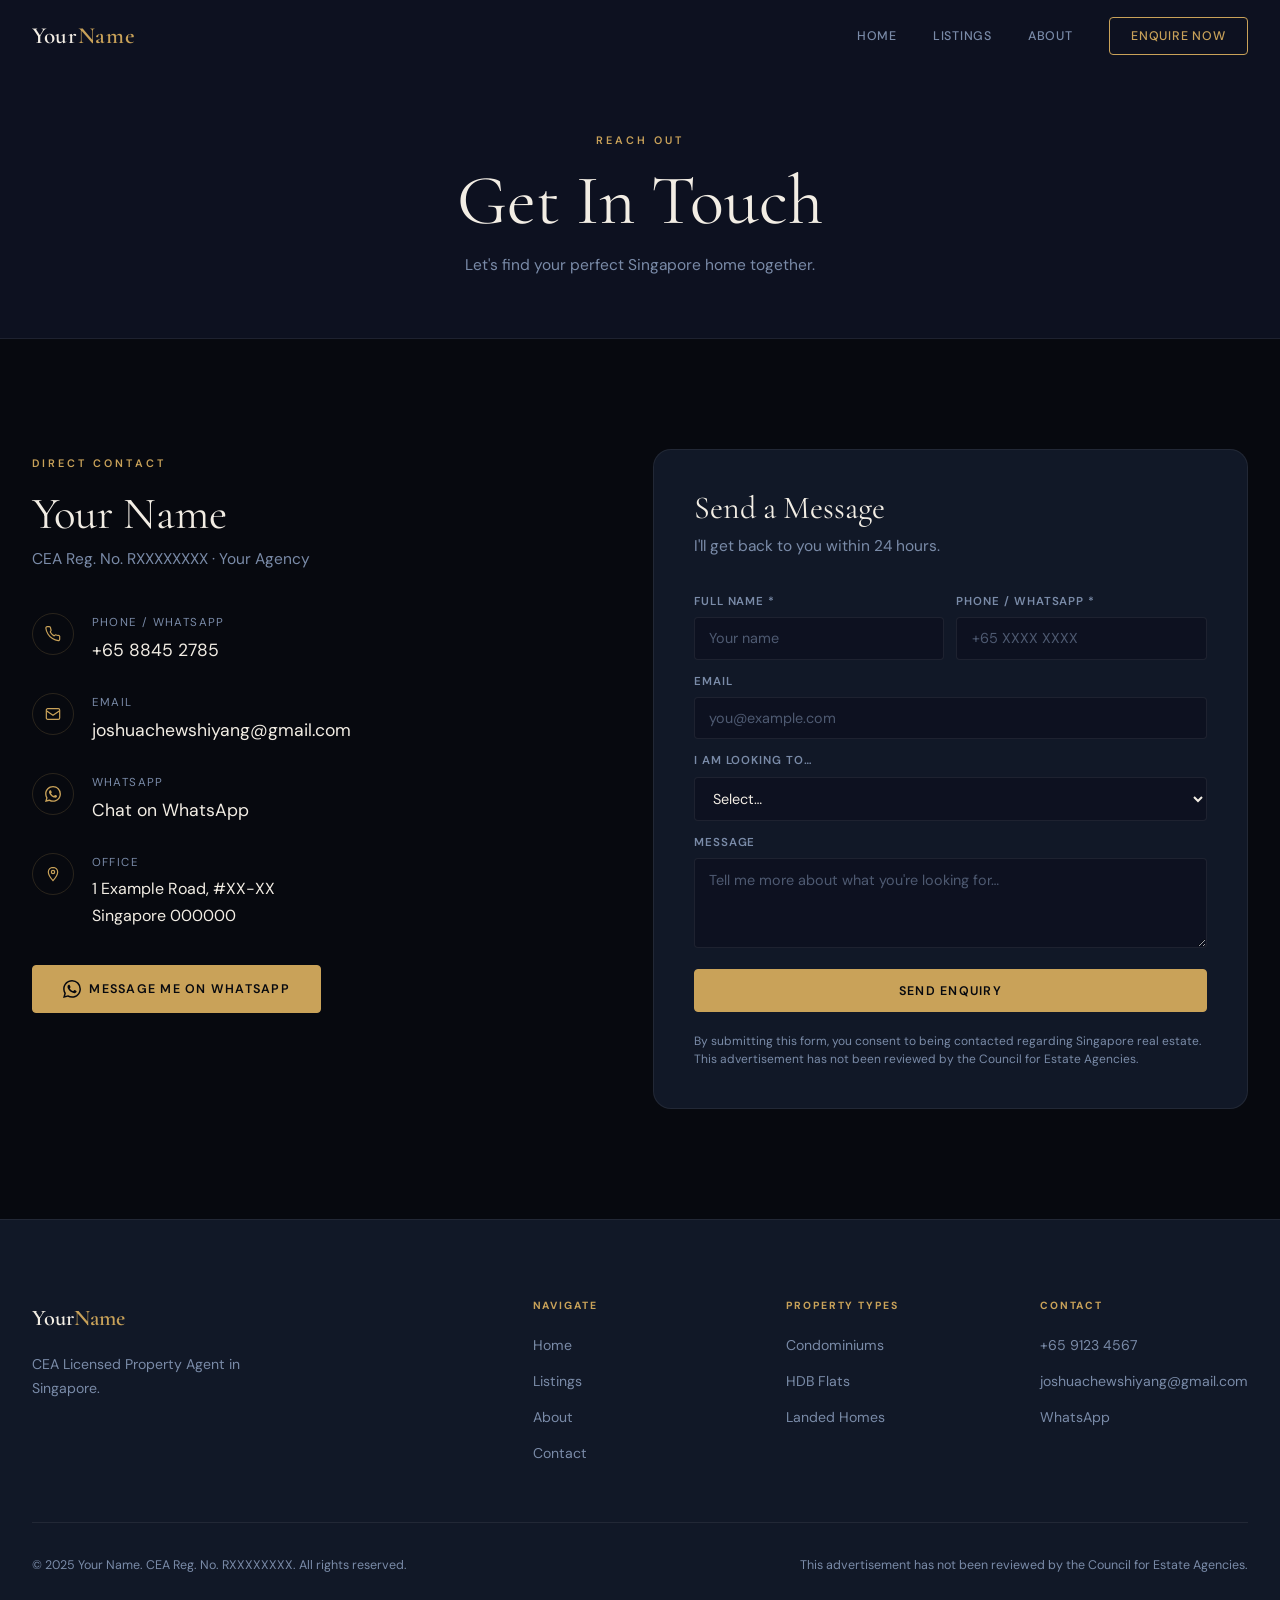
==== commit 26a85861: "Add 13 commercial listings, category sections, and real contact details - Add Commercial/Residential" ====
--- a/contact.html
+++ b/contact.html
@@ -68,7 +68,7 @@
             </div>
             <div>
               <p style="font-size:0.72rem;letter-spacing:0.12em;text-transform:uppercase;margin-bottom:0.25rem">Email</p>
-              <a href="mailto:agent@example.com" data-agent-email style="font-size:1.1rem;color:var(--text)">agent@example.com</a>
+              <a href="mailto:joshuachewshiyang@gmail.com" data-agent-email style="font-size:1.1rem;color:var(--text)">joshuachewshiyang@gmail.com</a>
             </div>
           </div>
 
@@ -180,7 +180,7 @@
           <h5>Contact</h5>
           <ul class="footer-links">
             <li><a href="tel:+6591234567">+65 9123 4567</a></li>
-            <li><a href="mailto:agent@example.com">agent@example.com</a></li>
+            <li><a href="mailto:joshuachewshiyang@gmail.com">joshuachewshiyang@gmail.com</a></li>
             <li><a href="https://wa.me/6591234567" target="_blank">WhatsApp</a></li>
           </ul>
         </div>
--- a/assets/css/main.css
+++ b/assets/css/main.css
@@ -300,6 +300,18 @@
 .section-head.centered { text-align: center; }
 .section-head.centered > p { margin: 0.75rem auto 0; }
 
+.category-section { margin-bottom: 4rem; }
+.category-heading {
+  font-family: 'Cormorant Garamond', serif;
+  font-size: 1.6rem;
+  font-weight: 500;
+  color: var(--gold);
+  letter-spacing: 0.04em;
+  padding-bottom: 0.75rem;
+  margin-bottom: 1.75rem;
+  border-bottom: 1px solid var(--border);
+}
+
 /* =========================================
    LISTING CARDS
    ========================================= */
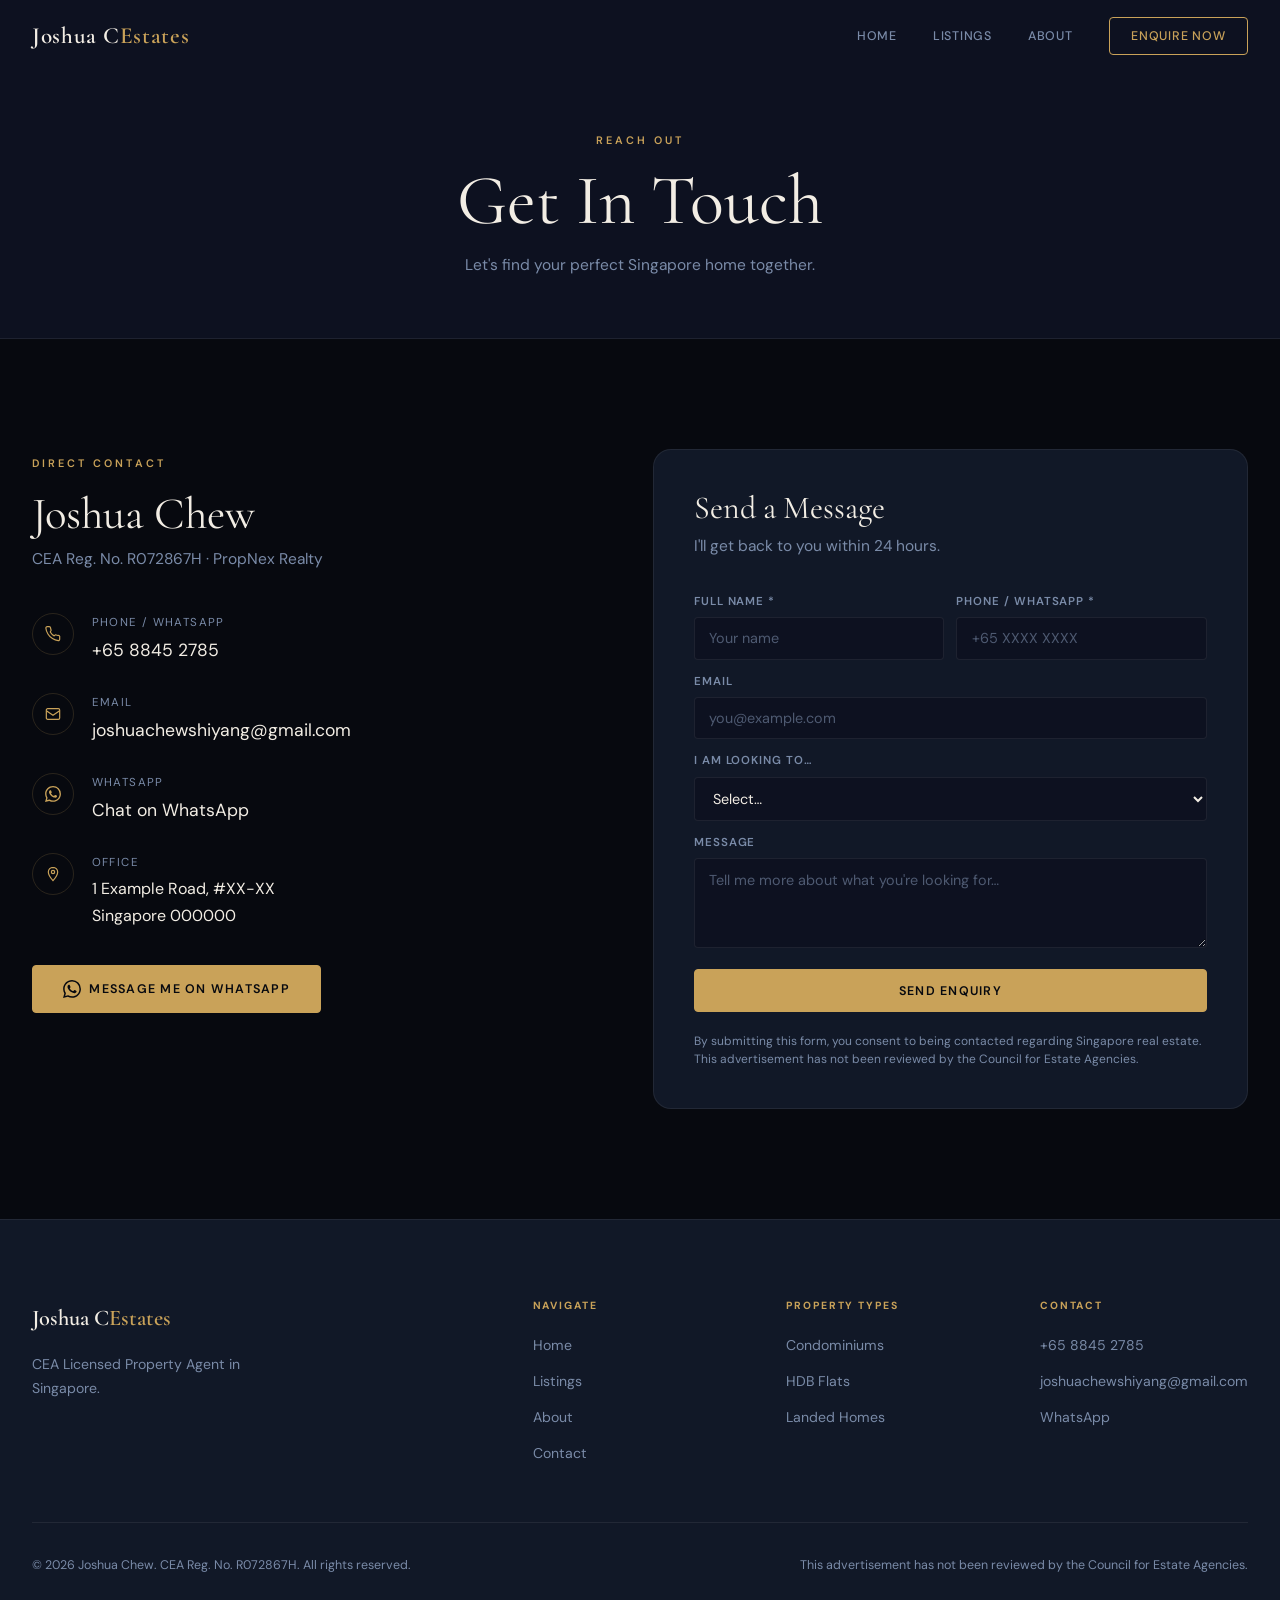
==== commit 279e884b: "Update branding, agency to PropNex, and expand to all property types Co-Authored-By: Claude Sonnet 4" ====
--- a/contact.html
+++ b/contact.html
@@ -3,8 +3,8 @@
 <head>
   <meta charset="UTF-8">
   <meta name="viewport" content="width=device-width, initial-scale=1.0">
-  <title>Contact — Your Name Property Agent</title>
-  <meta name="description" content="Get in touch with Your Name — Singapore property agent. Schedule a viewing, consultation, or just ask a question.">
+  <title>Contact — Joshua Chew</title>
+  <meta name="description" content="Get in touch with Joshua Chew — Singapore property agent. Schedule a viewing, consultation, or enquire about a listing.">
   <link rel="preconnect" href="https://fonts.googleapis.com">
   <link rel="preconnect" href="https://fonts.gstatic.com" crossorigin>
   <link href="https://fonts.googleapis.com/css2?family=Cormorant+Garamond:ital,wght@0,300;0,400;0,500;0,600;0,700;1,300;1,400&family=DM+Sans:opsz,wght@9..40,300;9..40,400;9..40,500;9..40,600&display=swap" rel="stylesheet">
@@ -15,7 +15,7 @@
   <!-- ═══════════════ NAV ═══════════════ -->
   <nav class="nav scrolled" id="mainNav">
     <div class="nav-inner">
-      <a href="index.html" class="nav-logo">Your<em>Name</em></a>
+      <a href="index.html" class="nav-logo">Joshua C<em>Estates</em></a>
       <div class="nav-links">
         <a href="index.html">Home</a>
         <a href="listings.html">Listings</a>
@@ -49,8 +49,8 @@
         <!-- Contact Info -->
         <div class="reveal">
           <span class="eyebrow">Direct Contact</span>
-          <h2 style="margin-bottom:0.5rem">Your Name</h2>
-          <p style="margin-bottom:2.5rem">CEA Reg. No. RXXXXXXXX · Your Agency</p>
+          <h2 style="margin-bottom:0.5rem">Joshua Chew</h2>
+          <p style="margin-bottom:2.5rem">CEA Reg. No. R072867H · PropNex Realty</p>
 
           <div class="contact-detail-row">
             <div class="contact-icon">
@@ -58,7 +58,7 @@
             </div>
             <div>
               <p style="font-size:0.72rem;letter-spacing:0.12em;text-transform:uppercase;margin-bottom:0.25rem">Phone / WhatsApp</p>
-              <a href="tel:+6591234567" data-agent-phone style="font-size:1.1rem;color:var(--text)">+65 9123 4567</a>
+              <a href="tel:+6588452785" data-agent-phone style="font-size:1.1rem;color:var(--text)">+65 8845 2785</a>
             </div>
           </div>
 
@@ -78,7 +78,7 @@
             </div>
             <div>
               <p style="font-size:0.72rem;letter-spacing:0.12em;text-transform:uppercase;margin-bottom:0.25rem">WhatsApp</p>
-              <a href="https://wa.me/6591234567" target="_blank" data-agent-wa style="font-size:1.1rem;color:var(--text)">Chat on WhatsApp</a>
+              <a href="https://wa.me/6588452785" target="_blank" data-agent-wa style="font-size:1.1rem;color:var(--text)">Chat on WhatsApp</a>
             </div>
           </div>
 
@@ -93,7 +93,7 @@
           </div>
 
           <!-- Quick WhatsApp CTA -->
-          <a href="https://wa.me/6591234567?text=Hi%2C%20I%27d%20like%20to%20enquire%20about%20a%20property."
+          <a href="https://wa.me/6588452785?text=Hi%2C%20I%27d%20like%20to%20enquire%20about%20a%20property."
              target="_blank" data-agent-wa
              class="btn btn-primary" style="margin-top:0.5rem">
             <svg width="18" height="18" viewBox="0 0 24 24" fill="currentColor"><path d="M17.472 14.382c-.297-.149-1.758-.867-2.03-.967-.273-.099-.471-.148-.67.15-.197.297-.767.966-.94 1.164-.173.199-.347.223-.644.075-.297-.15-1.255-.463-2.39-1.475-.883-.788-1.48-1.761-1.653-2.059-.173-.297-.018-.458.13-.606.134-.133.298-.347.446-.52.149-.174.198-.298.298-.497.099-.198.05-.371-.025-.52-.075-.149-.669-1.612-.916-2.207-.242-.579-.487-.5-.669-.51-.173-.008-.371-.01-.57-.01-.198 0-.52.074-.792.372-.272.297-1.04 1.016-1.04 2.479 0 1.462 1.065 2.875 1.213 3.074.149.198 2.096 3.2 5.077 4.487.709.306 1.262.489 1.694.625.712.227 1.36.195 1.871.118.571-.085 1.758-.719 2.006-1.413.248-.694.248-1.289.173-1.413-.074-.124-.272-.198-.57-.347m-5.421 7.403h-.004a9.87 9.87 0 0 1-5.031-1.378l-.361-.214-3.741.982.998-3.648-.235-.374a9.86 9.86 0 0 1-1.51-5.26c.001-5.45 4.436-9.884 9.888-9.884 2.64 0 5.122 1.03 6.988 2.898a9.825 9.825 0 0 1 2.893 6.994c-.003 5.45-4.437 9.884-9.885 9.884m8.413-18.297A11.815 11.815 0 0 0 12.05 0C5.495 0 .16 5.335.157 11.892c0 2.096.547 4.142 1.588 5.945L.057 24l6.305-1.654a11.882 11.882 0 0 0 5.683 1.448h.005c6.554 0 11.89-5.335 11.893-11.893a11.821 11.821 0 0 0-3.48-8.413z"/></svg>
@@ -156,7 +156,7 @@
     <div class="container">
       <div class="footer-grid">
         <div class="footer-brand">
-          <div class="footer-logo">Your<em>Name</em></div>
+          <div class="footer-logo">Joshua C<em>Estates</em></div>
           <p>CEA Licensed Property Agent in Singapore.</p>
         </div>
         <div class="footer-col">
@@ -179,14 +179,14 @@
         <div class="footer-col">
           <h5>Contact</h5>
           <ul class="footer-links">
-            <li><a href="tel:+6591234567">+65 9123 4567</a></li>
+            <li><a href="tel:+6588452785">+65 8845 2785</a></li>
             <li><a href="mailto:joshuachewshiyang@gmail.com">joshuachewshiyang@gmail.com</a></li>
-            <li><a href="https://wa.me/6591234567" target="_blank">WhatsApp</a></li>
+            <li><a href="https://wa.me/6588452785" target="_blank">WhatsApp</a></li>
           </ul>
         </div>
       </div>
       <div class="footer-bottom">
-        <p>© 2025 Your Name. CEA Reg. No. RXXXXXXXX. All rights reserved.</p>
+        <p>© 2026 Joshua Chew. CEA Reg. No. R072867H. All rights reserved.</p>
         <p>This advertisement has not been reviewed by the Council for Estate Agencies.</p>
       </div>
     </div>
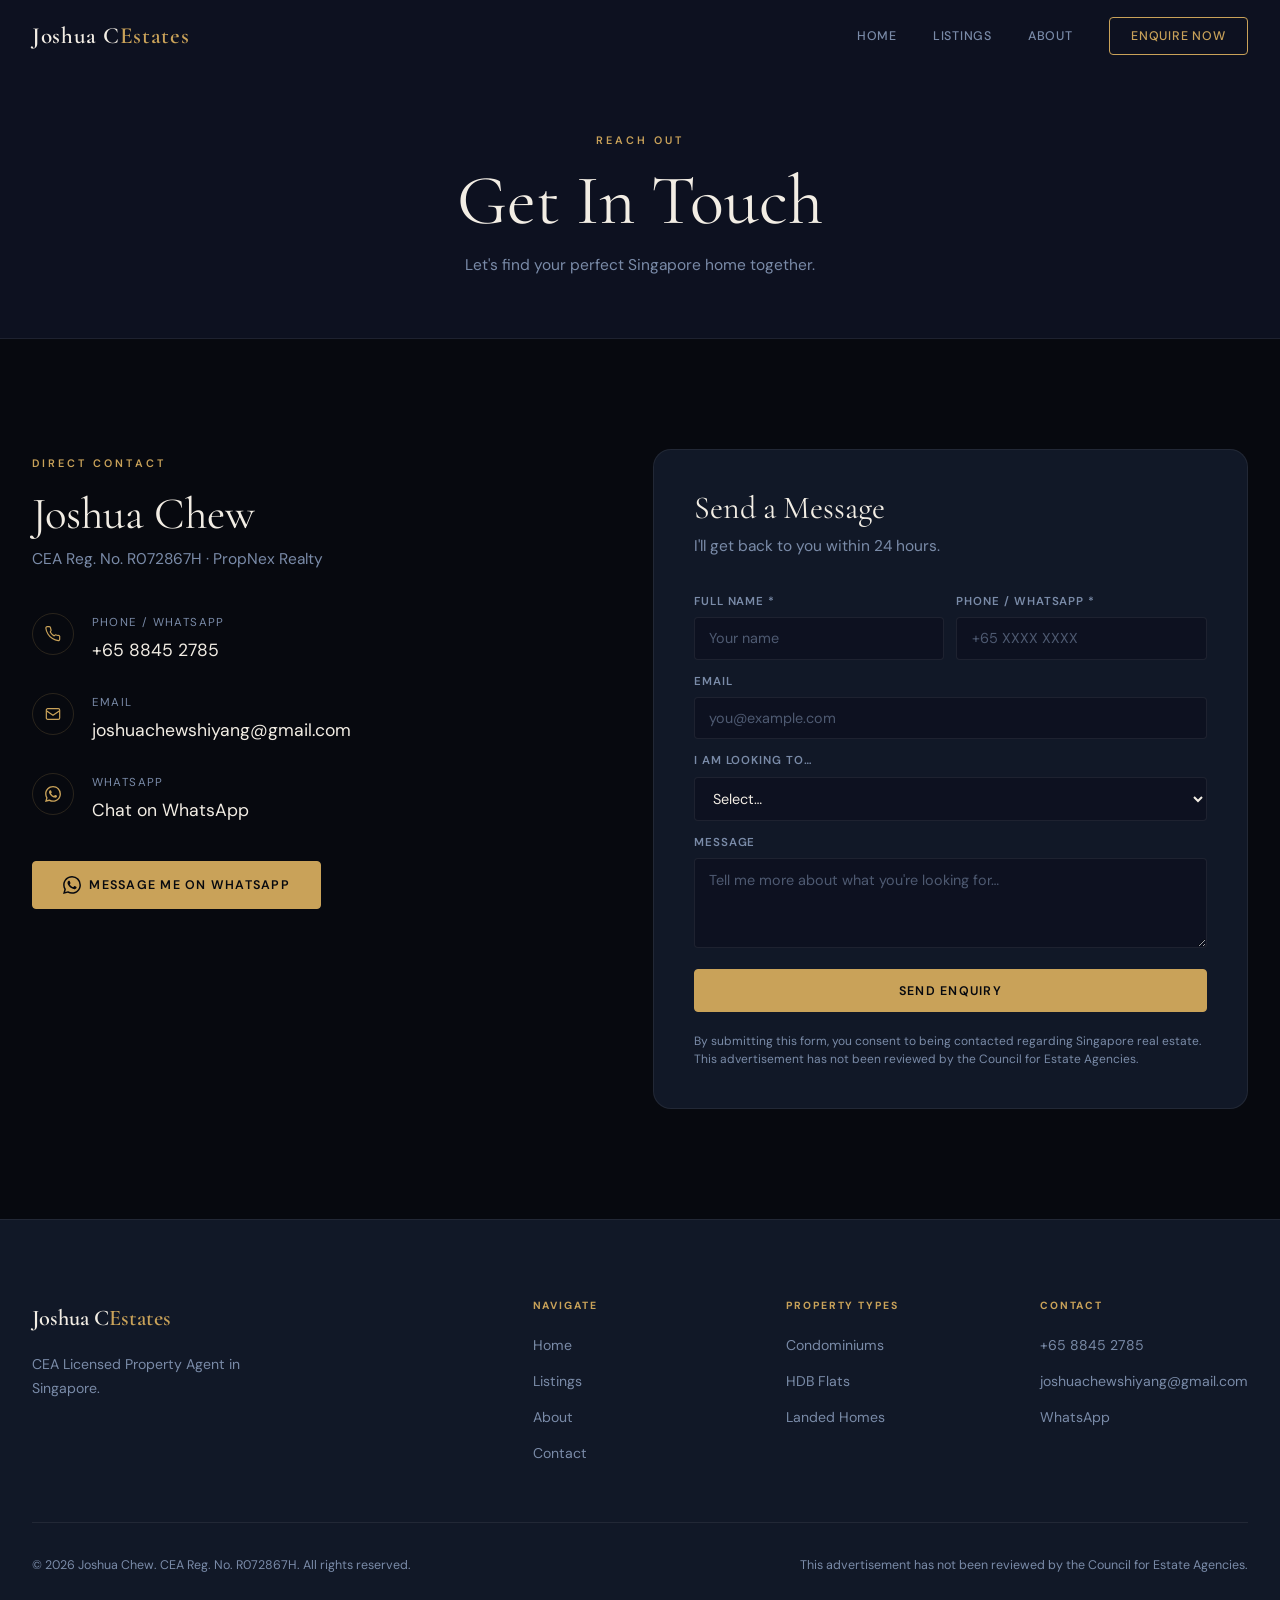
==== commit bfe3eed5: "Remove Office section from contact page Co-Authored-By: Claude Sonnet 4.6 <noreply@anthropic.com>" ====
--- a/contact.html
+++ b/contact.html
@@ -79,16 +79,6 @@
             <div>
               <p style="font-size:0.72rem;letter-spacing:0.12em;text-transform:uppercase;margin-bottom:0.25rem">WhatsApp</p>
               <a href="https://wa.me/6588452785" target="_blank" data-agent-wa style="font-size:1.1rem;color:var(--text)">Chat on WhatsApp</a>
-            </div>
-          </div>
-
-          <div class="contact-detail-row">
-            <div class="contact-icon">
-              <svg width="16" height="16" viewBox="0 0 24 24" fill="none" stroke="currentColor" stroke-width="1.8"><path d="M12 2C8.13 2 5 5.13 5 9c0 5.25 7 13 7 13s7-7.75 7-13c0-3.87-3.13-7-7-7z"/><circle cx="12" cy="9" r="2.5"/></svg>
-            </div>
-            <div>
-              <p style="font-size:0.72rem;letter-spacing:0.12em;text-transform:uppercase;margin-bottom:0.25rem">Office</p>
-              <p style="color:var(--text);font-size:1rem">1 Example Road, #XX-XX<br>Singapore 000000</p>
             </div>
           </div>
 
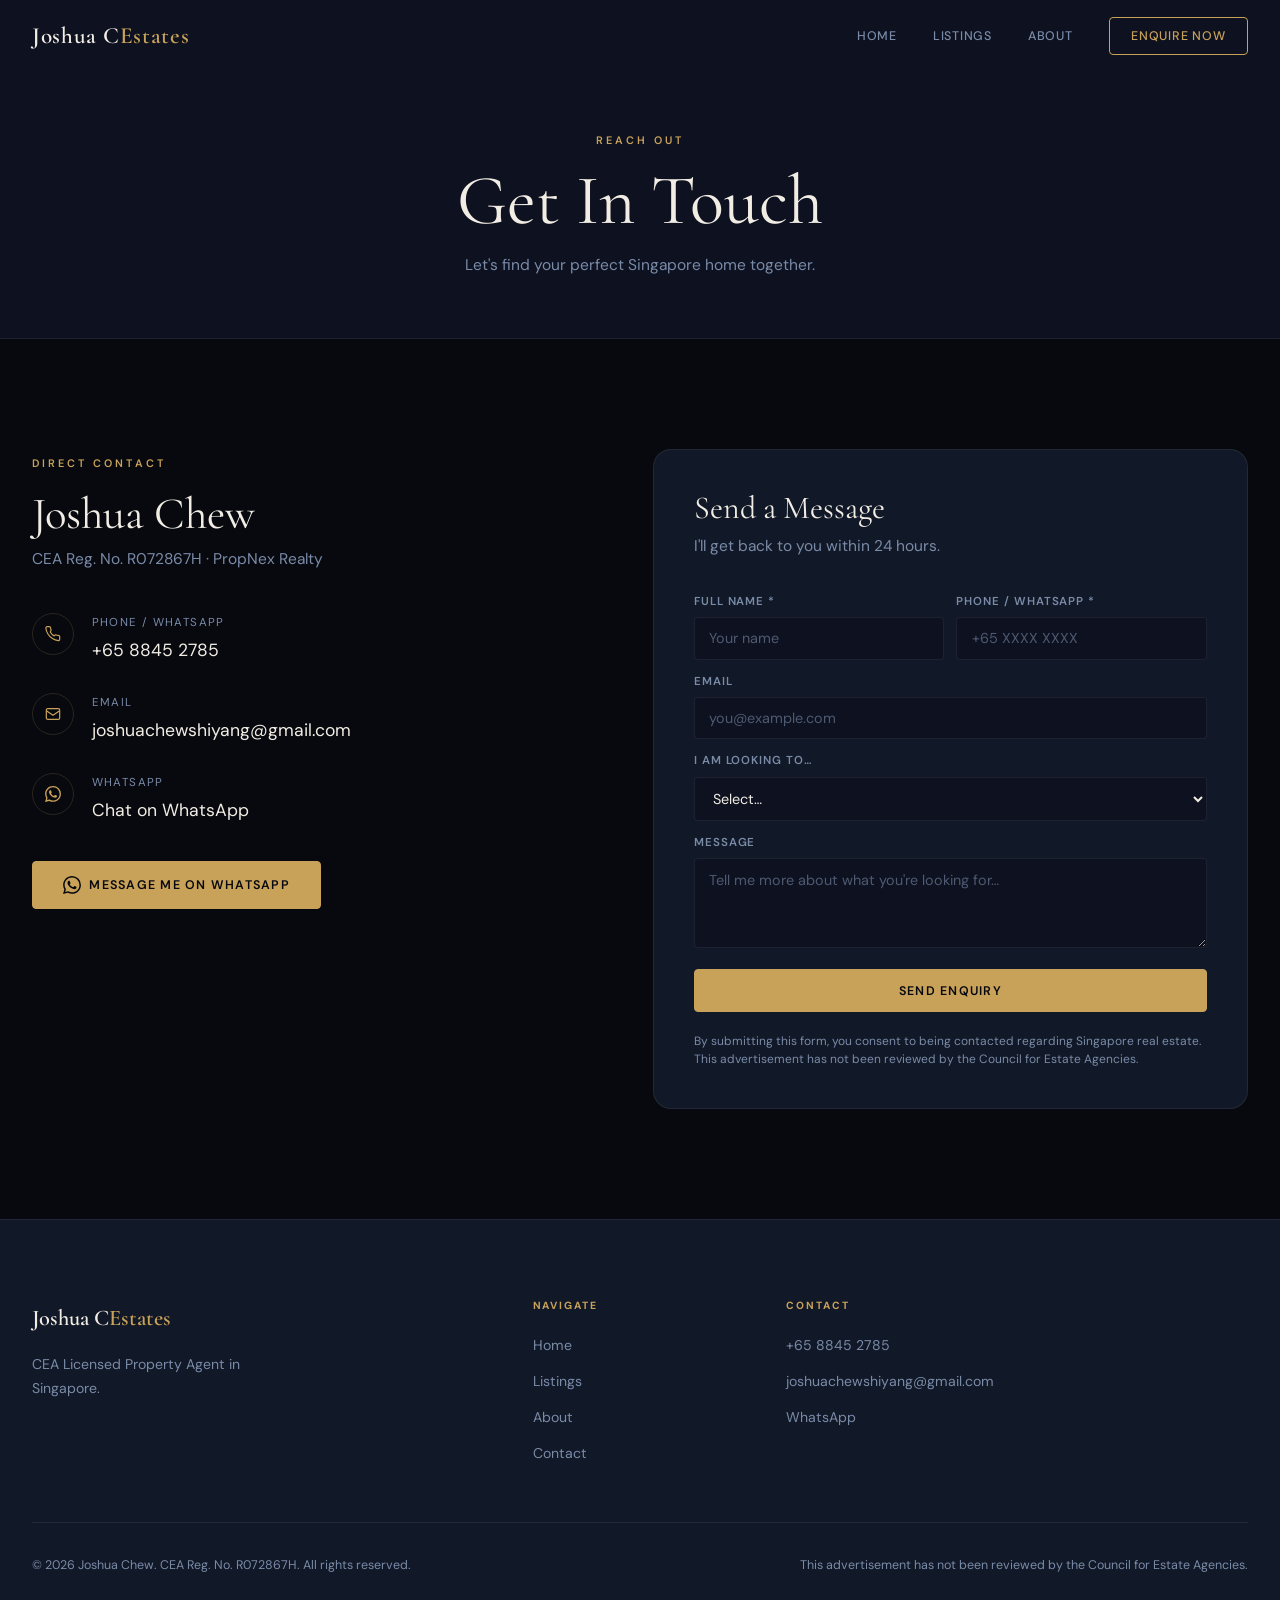
==== commit 63e9b9e5: "Remove Property Types from footer across all pages Co-Authored-By: Claude Sonnet 4.6 <noreply@anthro" ====
--- a/contact.html
+++ b/contact.html
@@ -159,14 +159,6 @@
           </ul>
         </div>
         <div class="footer-col">
-          <h5>Property Types</h5>
-          <ul class="footer-links">
-            <li><a href="listings.html?type=condo">Condominiums</a></li>
-            <li><a href="listings.html?type=hdb">HDB Flats</a></li>
-            <li><a href="listings.html?type=landed">Landed Homes</a></li>
-          </ul>
-        </div>
-        <div class="footer-col">
           <h5>Contact</h5>
           <ul class="footer-links">
             <li><a href="tel:+6588452785">+65 8845 2785</a></li>
--- a/assets/css/main.css
+++ b/assets/css/main.css
@@ -646,6 +646,31 @@
   background: var(--gold-glow);
 }
 
+.filter-bar-sub {
+  display: flex; flex-wrap: wrap; gap: 0.35rem;
+  margin-top: 0.65rem; margin-bottom: 0;
+  max-height: 0; overflow: hidden; opacity: 0;
+  transition: max-height 0.3s var(--ease), opacity 0.25s var(--ease);
+}
+.filter-bar-sub.visible {
+  max-height: 60px; opacity: 1;
+}
+.filter-sub {
+  padding: 0.3rem 0.9rem;
+  border: 1px solid var(--border-dim);
+  border-radius: 100px;
+  font-size: 0.7rem; font-weight: 500;
+  color: var(--text-muted);
+  background: transparent;
+  transition: all 0.2s;
+  cursor: pointer;
+}
+.filter-sub:hover, .filter-sub.active {
+  border-color: var(--gold-dark);
+  color: var(--gold-light);
+  background: var(--gold-glow);
+}
+
 /* =========================================
    CONTACT PAGE
    ========================================= */
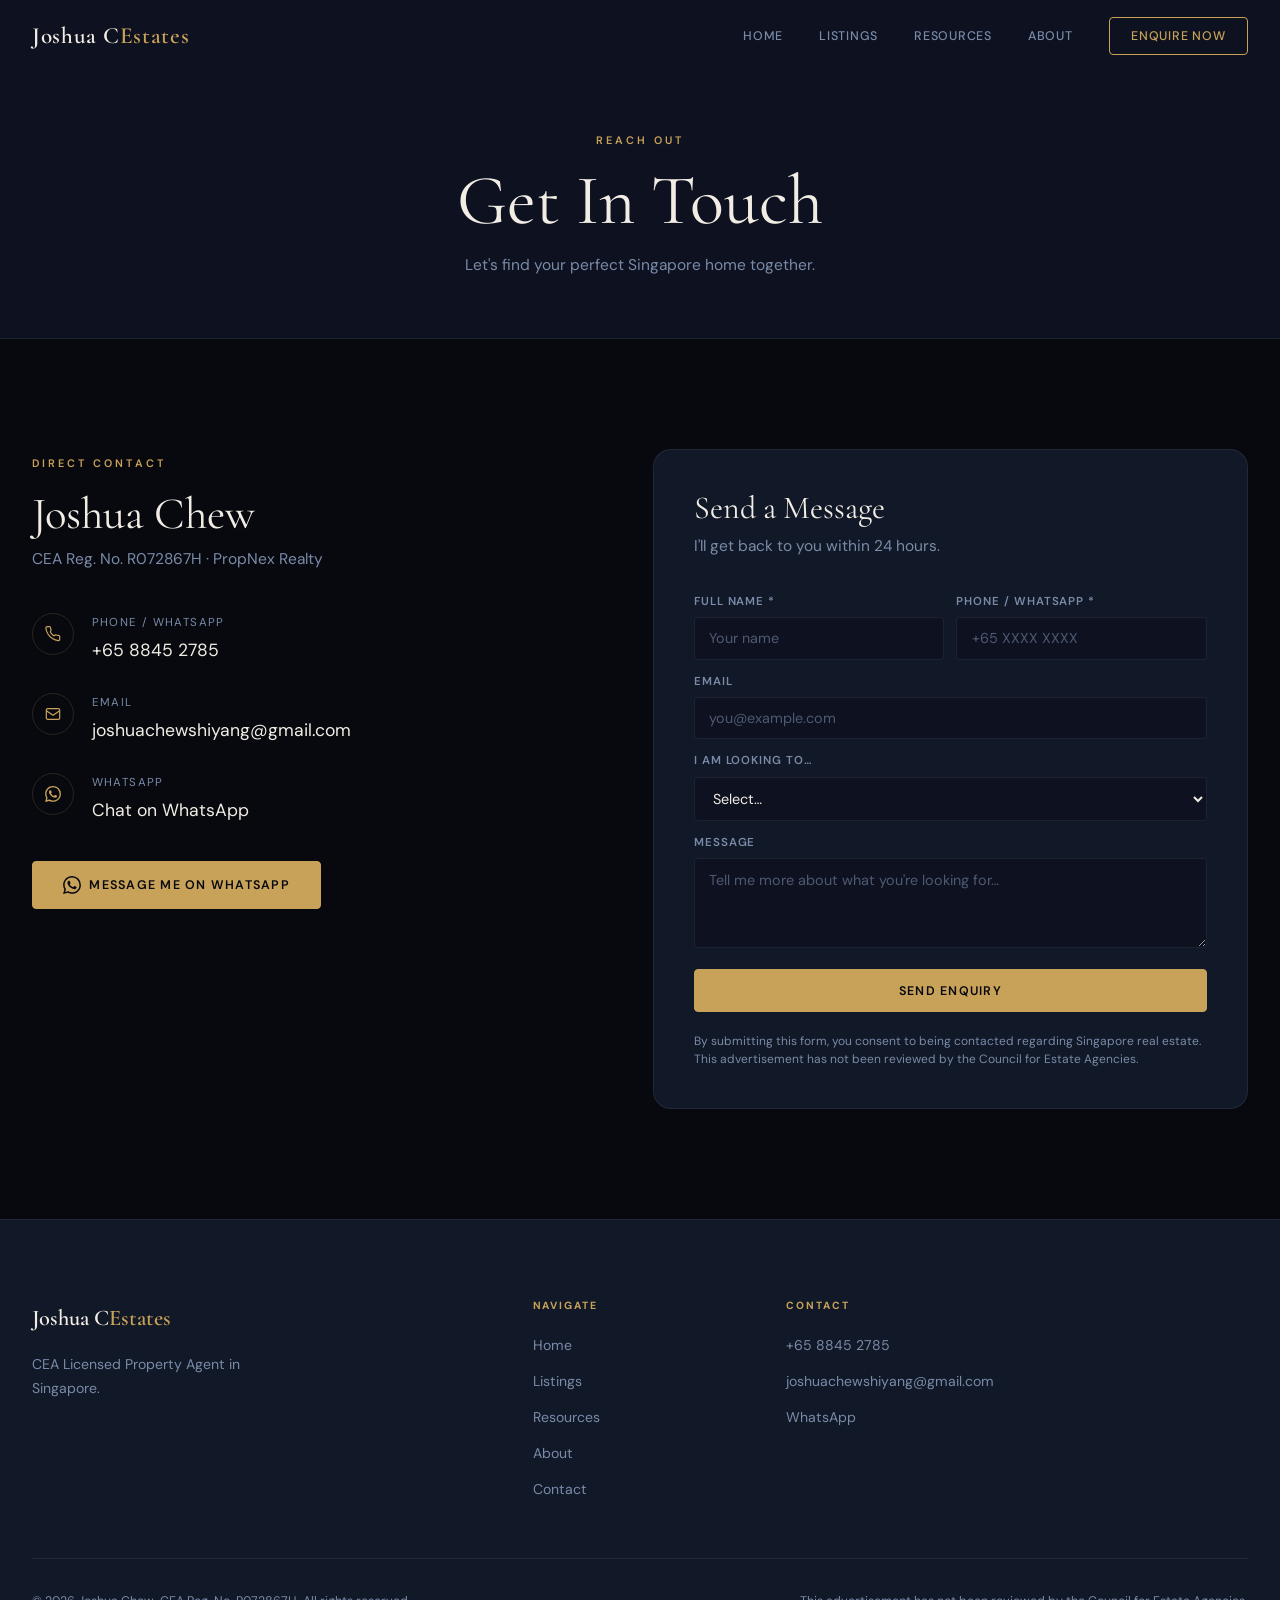
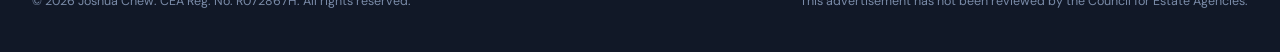
==== commit a638e0c5: "Add Resources page, rebuild listings from CSV, and UI polish - Add Resources page with Property Sale" ====
--- a/contact.html
+++ b/contact.html
@@ -19,6 +19,7 @@
       <div class="nav-links">
         <a href="index.html">Home</a>
         <a href="listings.html">Listings</a>
+        <a href="resources.html">Resources</a>
         <a href="index.html#about">About</a>
         <a href="contact.html" class="nav-cta">Enquire Now</a>
       </div>
@@ -28,6 +29,7 @@
   <div class="nav-mobile" id="mobileNav">
     <a href="index.html">Home</a>
     <a href="listings.html">Listings</a>
+    <a href="resources.html">Resources</a>
     <a href="index.html#about">About</a>
     <a href="contact.html">Enquire Now</a>
   </div>
@@ -154,6 +156,7 @@
           <ul class="footer-links">
             <li><a href="index.html">Home</a></li>
             <li><a href="listings.html">Listings</a></li>
+            <li><a href="resources.html">Resources</a></li>
             <li><a href="index.html#about">About</a></li>
             <li><a href="contact.html">Contact</a></li>
           </ul>
--- a/assets/css/main.css
+++ b/assets/css/main.css
@@ -382,8 +382,9 @@
 .card-title {
   font-family: 'Cormorant Garamond', serif;
   font-size: 1.15rem; font-weight: 500;
-  color: var(--text); margin-bottom: 0.25rem;
-}
+  color: var(--text); margin-bottom: 0.15rem;
+}
+.card-subtitle { font-size: 0.78rem; color: var(--gold); margin-bottom: 0.35rem; font-weight: 500; }
 .card-address { font-size: 0.82rem; color: var(--text-muted); margin-bottom: 1.1rem; }
 .card-specs {
   display: flex; gap: 1.25rem; flex-wrap: wrap;
